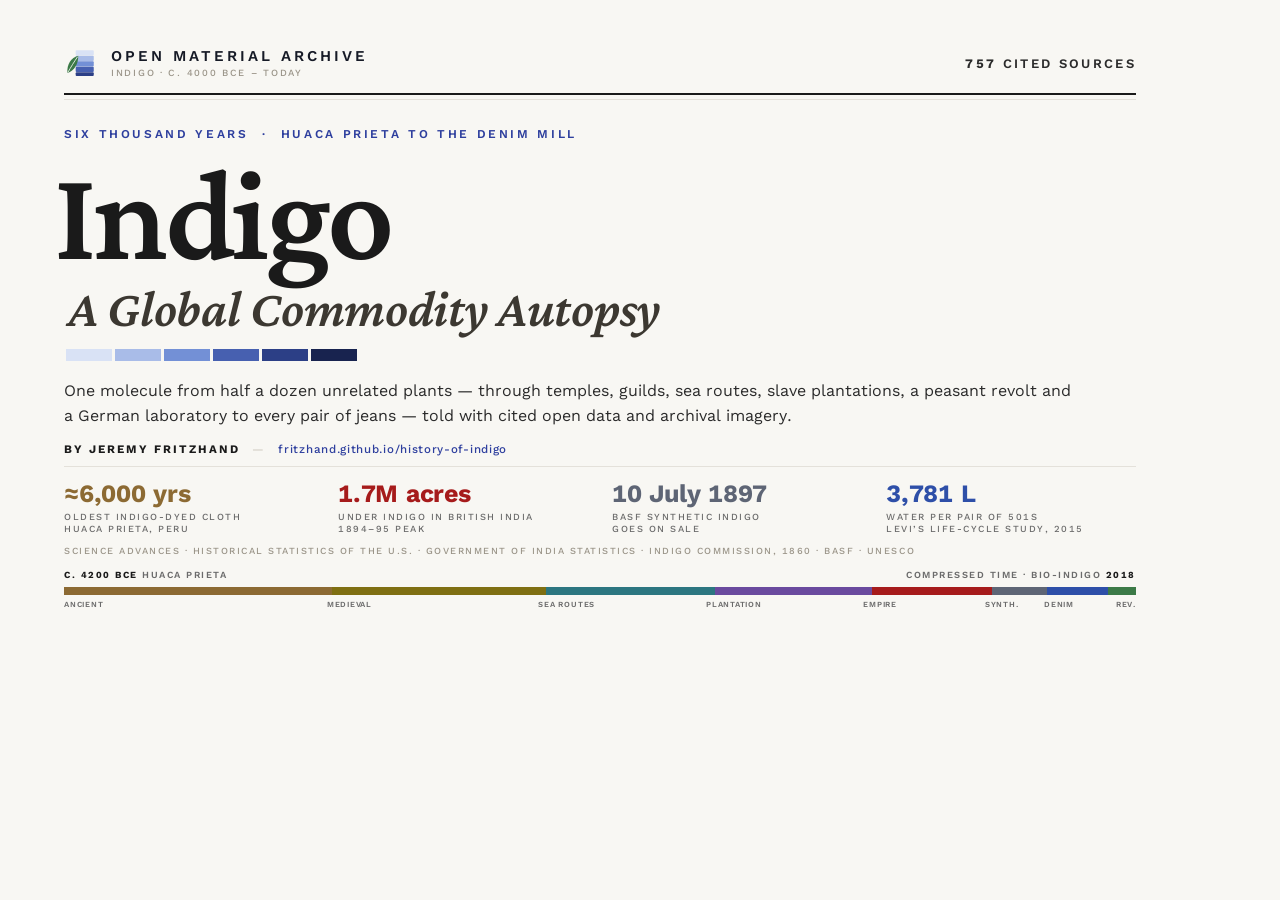
==== tools/og-card.html @ 317fbe76 "feat: the indigo study — research pass, cited data layer and full page Five research slices (ancient" ====
<!DOCTYPE html>
<!--
  Source for assets/og-image.png — the 1200x630 Open Graph share card.

  Regenerate after editing:
    node tools/render-card.mjs
  which renders this file at 2x and downsamples to exactly 1200x630, the size
  index.html declares in og:image:width / og:image:height.

  Keep it self-contained: only the Google Fonts link may be remote, because the
  renderer has no other network affordance and a missing asset would ship as a
  hole in every unfurl.
-->
<html lang="en">
<head>
<meta charset="UTF-8" />
<title>Indigo — Open Material Archive</title>
<link rel="preconnect" href="https://fonts.googleapis.com" />
<link rel="preconnect" href="https://fonts.gstatic.com" crossorigin />
<link href="https://fonts.googleapis.com/css2?family=Crimson+Pro:ital,wght@0,400;0,500;0,600;0,700;1,400;1,600&family=Work+Sans:ital,wght@0,400;0,500;0,600;0,700;1,400&display=swap" rel="stylesheet" />
<style>
  *, *::before, *::after { box-sizing: border-box; margin: 0; padding: 0; }
  html, body { width: 1200px; height: 630px; overflow: hidden; }
  body {
    background: #F8F7F3; color: #161A26;
    font-family: 'Work Sans', system-ui, -apple-system, 'Segoe UI', sans-serif;
    -webkit-font-smoothing: antialiased;
    font-variant-numeric: tabular-nums; font-feature-settings: 'tnum' 1;
  }
  /* One tracking scale, in em, instead of nine hand-nudged px values. */
  .t1 { letter-spacing: .16em } .t2 { letter-spacing: .18em }
  .t3 { letter-spacing: .20em } .t4 { letter-spacing: .22em }

  .card { width: 1200px; height: 630px; padding: 46px 64px 44px; display: flex; flex-direction: column; }
  .card > * { flex: 0 0 auto; }

  .masthead { display: flex; align-items: center; justify-content: space-between; }
  .imprint { display: flex; align-items: center; gap: 13px; }
  .mark { width: 34px; height: 34px; flex-shrink: 0; display: block; }
  .imprint-text { display: flex; flex-direction: column; gap: 4px; }
  .imprint-name { font-size: 15px; font-weight: 600; text-transform: uppercase; line-height: 1; }
  .imprint-sub  { font-size: 9.5px; font-weight: 500; text-transform: uppercase; color: #9A9488; line-height: 1; }
  /* One line, large enough to survive a 300px unfurl. */
  .provenance { font-size: 13px; font-weight: 600; text-transform: uppercase; color: #2B2B2B; line-height: 1; }
  .provenance b { font-weight: 700; }

  .rules { margin-top: 13px; }
  .rule-heavy { height: 2px; background: #1A1A1A; }
  .rule-hair  { height: 1px; background: #E4E1DA; margin-top: 4px; }

  .head { margin-top: 28px; }
  .kicker { font-size: 12px; font-weight: 600; text-transform: uppercase; color: #2E3F9E; line-height: 1; }
  /* Optical alignment: the D's stem sits inside its side bearing, so the
     glyph has to hang left to meet the rule. Same for the italic A below. */
  h1 {
    margin-top: 15px; margin-left: -10px;
    font-family: 'Crimson Pro', Georgia, 'Times New Roman', serif;
    font-size: 132px; font-weight: 600; line-height: .9;
    letter-spacing: -.024em; color: #1A1A1A;
  }
  .deck {
    margin-top: 8px; margin-left: 4px;
    font-family: 'Crimson Pro', Georgia, 'Times New Roman', serif;
    font-size: 52px; font-weight: 600; font-style: italic;
    line-height: 1.02; letter-spacing: -.006em; color: #3C3831;
  }

  .standfirst { margin-top: 18px; max-width: 1010px; font-size: 16px; line-height: 1.55; color: #2B2B2B; }

  .byline {
    margin-top: 16px; display: flex; align-items: baseline; gap: 12px;
    font-size: 11.5px; text-transform: uppercase; color: #6B6B6B; line-height: 1;
  }
  .byline .name { font-weight: 700; color: #1A1A1A; }
  .byline .sep { color: #C9C4B8; }
  .byline .url { color: #2E3F9E; font-weight: 500; text-transform: none; letter-spacing: .06em; }

  .spacer { flex: 1 1 auto !important; min-height: 10px; }

  .foot-rule { height: 1px; background: #E4E1DA; }
  /* A grid, so the rail survives a label rewrite. */
  .figures { display: grid; grid-template-columns: repeat(4, 1fr); gap: 24px; margin-top: 14px; }
  .fig-item  { min-width: 0; }
  .fig-num   { font-size: 25px; font-weight: 700; line-height: 1; letter-spacing: -.01em; white-space: nowrap; }
  /* A fixed two-line box so the four labels share a baseline whatever they say. */
  .fig-label { margin-top: 5px; min-height: 24px; font-size: 9.4px; font-weight: 500; text-transform: uppercase; color: #6B6B6B; line-height: 1.25; }
  .fig-origins .fig-num { color: #8C6A33; }
  .fig-empire  .fig-num { color: #A61B1B; }
  .fig-synth   .fig-num { color: #5E6575; }
  .fig-denim   .fig-num { color: #2E4FA8; }
  /* The dip strip beside the title: the page's thesis in one picture. */
  .dips { display: flex; gap: 3px; margin: 14px 0 0 2px; }
  .dips span { width: 46px; height: 12px; }
  /* A card that boasts of 146 institutions should name a few. */
  .sources { margin-top: 11px; font-size: 9.4px; font-weight: 500; text-transform: uppercase; color: #9A9488; line-height: 1; }

  /* Endpoints read as a range above the ribbon; the names below are the key. */
  .era-span { display: flex; justify-content: space-between; align-items: baseline;
              margin-top: 15px; font-size: 9.4px; font-weight: 600;
              text-transform: uppercase; color: #6B6B6B; line-height: 1; }
  .era-span b { color: #1A1A1A; font-weight: 700; }
  .era-bar { display: flex; height: 8px; width: 100%; margin-top: 7px; }
  .era-bar span { display: block; height: 100%; }
  /* Names turn the ribbon from a stripe into a key. */
  .era-names { display: flex; width: 100%; margin-top: 6px; }
  .era-names span {
    font-size: 7.8px; font-weight: 600; text-transform: uppercase;
    /* The two narrowest eras get ~68px of box, so the names row runs tighter
       than the rest of the card's tracking scale rather than colliding. */
    letter-spacing: .10em !important;
    color: #6B6B6B; line-height: 1; white-space: nowrap;
    /* Without min-width:0 a flex item will not shrink below its nowrap text,
       so the narrow eras ran into each other instead of clipping. */
    min-width: 0; overflow: hidden; text-overflow: clip; padding-right: 7px;
  }
  .era-names span:last-child { padding-right: 0; text-align: right; }
</style>
</head>
<body>
  <div class="card">

    <header class="masthead">
      <div class="imprint">
        <!-- Site mark: a cloth dipped five times, each band a shade deeper,
             and the leaf the blue came from. -->
        <svg class="mark" viewBox="0 0 32 32" fill="none" xmlns="http://www.w3.org/2000/svg" aria-hidden="true">
          <rect x="11" y="4"    width="17" height="4.8" rx=".8" fill="#D9E2F5"/>
          <rect x="11" y="9.2"  width="17" height="4.8" rx=".8" fill="#A9BCE8"/>
          <rect x="11" y="14.4" width="17" height="4.8" rx=".8" fill="#7390D6"/>
          <rect x="11" y="19.6" width="17" height="4.8" rx=".8" fill="#4760B0"/>
          <rect x="11" y="24.8" width="17" height="3.4" rx=".8" fill="#2C3F86"/>
          <path d="M3.2 25.5 C 2.6 17, 6.6 11.2, 13.4 9.2 C 13.6 16.8, 9.8 23.4, 3.2 25.5 Z" fill="#3C7A47"/>
          <path d="M3.8 24.6 C 6.6 19.6, 9.2 15.4, 12.6 10.4" stroke="#F8F7F3" stroke-width=".8" fill="none" stroke-linecap="round"/>
        </svg>
        <div class="imprint-text">
          <div class="imprint-name t3">Open Material Archive</div>
          <div class="imprint-sub t2">Indigo &middot; c. 4000 BCE &ndash; today</div>
        </div>
      </div>
      <div class="provenance t2"><b>757</b> Cited Sources</div>
    </header>

    <div class="rules">
      <div class="rule-heavy"></div>
      <div class="rule-hair"></div>
    </div>

    <div class="head">
      <div class="kicker t4">Six Thousand Years &nbsp;&middot;&nbsp; Huaca Prieta to the Denim Mill</div>
      <h1>Indigo</h1>
      <div class="deck">A Global Commodity Autopsy</div>
      <div class="dips"><span style="background:#D9E2F5"></span><span style="background:#A9BCE8"></span><span style="background:#7390D6"></span><span style="background:#4760B0"></span><span style="background:#2C3F86"></span><span style="background:#18234F"></span></div>
    </div>

    <p class="standfirst">
      One molecule from half a dozen unrelated plants &mdash; through temples, guilds, sea routes, slave plantations,
      a peasant revolt and a German laboratory to every pair of jeans &mdash; told with cited open data and archival imagery.
    </p>

    <div class="byline t2">
      <span class="name">By Jeremy Fritzhand</span>
      <span class="sep">&mdash;</span>
      <span class="url">fritzhand.github.io/history-of-indigo</span>
    </div>

    <div class="spacer"></div>

    <div class="foot-rule"></div>

    <div class="figures">
      <div class="fig-item fig-origins">
        <div class="fig-num">&asymp;6,000 yrs</div>
        <div class="fig-label t1">Oldest indigo-dyed cloth<br />Huaca Prieta, Peru</div>
      </div>
      <div class="fig-item fig-empire">
        <div class="fig-num">1.7M acres</div>
        <div class="fig-label t1">Under indigo in British India<br />1894&ndash;95 peak</div>
      </div>
      <div class="fig-item fig-synth">
        <div class="fig-num">10 July 1897</div>
        <div class="fig-label t1">BASF synthetic indigo<br />goes on sale</div>
      </div>
      <div class="fig-item fig-denim">
        <div class="fig-num">3,781 L</div>
        <div class="fig-label t1">Water per pair of 501s<br />Levi&rsquo;s life-cycle study, 2015</div>
      </div>
    </div>

    <div class="sources t1">
      Science Advances &middot; Historical Statistics of the U.S. &middot; Government of India statistics &middot; Indigo Commission, 1860 &middot; BASF &middot; UNESCO
    </div>

    <div class="era-span t1"><span><b>c. 4200 BCE</b> Huaca Prieta</span><span>compressed time &middot; bio-indigo <b>2018</b></span></div>

    <!-- Segments are each era's share of the site's compressed time axis
         (meta.timeKnots), not of elapsed years. -->
    <div class="era-bar">
      <span style="flex:250;background:#8C6A33"></span>
      <span style="flex:200;background:#7F6F12"></span>
      <span style="flex:157;background:#2C7680"></span>
      <span style="flex:147;background:#6A4A9E"></span>
      <span style="flex:112;background:#A61B1B"></span>
      <span style="flex:51;background:#5E6575"></span>
      <span style="flex:57;background:#2E4FA8"></span>
      <span style="flex:26;background:#3C7A47"></span>
    </div>
    <div class="era-names t1">
      <span style="flex:250">Ancient</span>
      <span style="flex:200">Medieval</span>
      <span style="flex:157">Sea Routes</span>
      <span style="flex:147">Plantation</span>
      <span style="flex:112">Empire</span>
      <span style="flex:51">Synth.</span>
      <span style="flex:57">Denim</span>
      <span style="flex:26">Rev.</span>
    </div>

  </div>
</body>
</html>
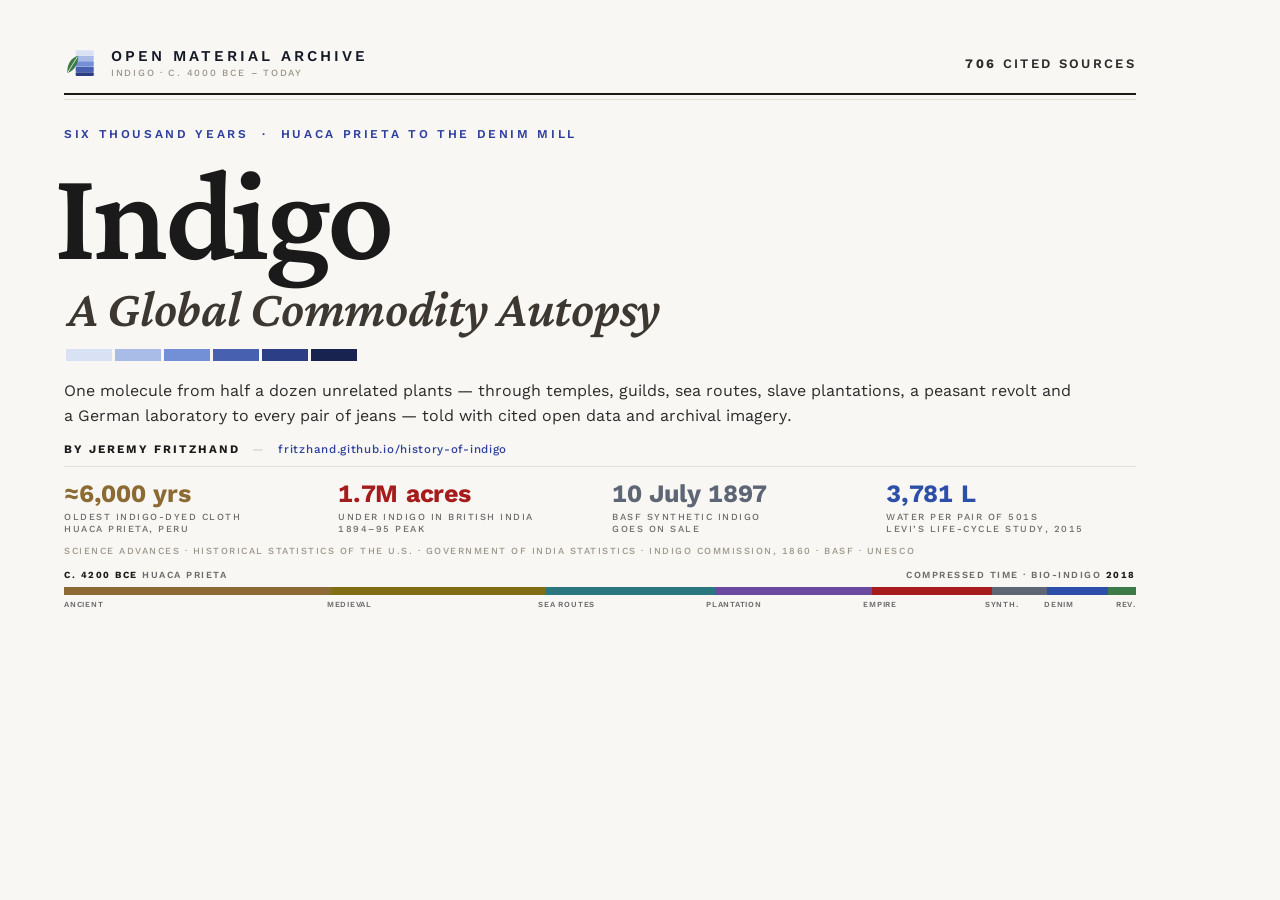
==== commit 69363ac5: "media: fifty rights-cleared images, mirrored, credited and placed The picture pass (research/media.j" ====
--- a/tools/og-card.html
+++ b/tools/og-card.html
@@ -137,7 +137,7 @@
           <div class="imprint-sub t2">Indigo &middot; c. 4000 BCE &ndash; today</div>
         </div>
       </div>
-      <div class="provenance t2"><b>757</b> Cited Sources</div>
+      <div class="provenance t2"><b>706</b> Cited Sources</div>
     </header>
 
     <div class="rules">
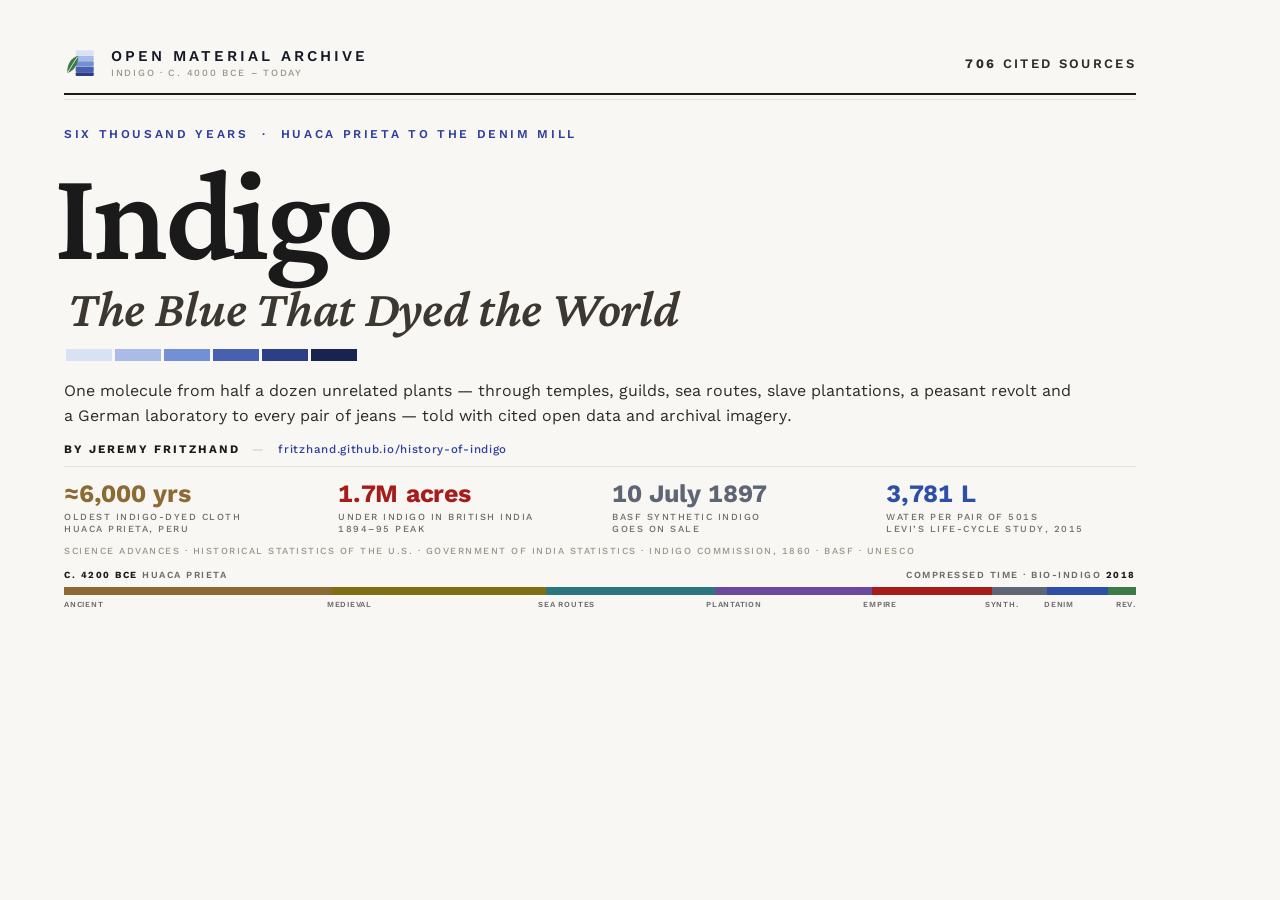
==== commit 7ff2ede9: "rename: Indigo: The Blue That Dyed the World Retire the 'autopsy' framing inherited from the sister " ====
--- a/tools/og-card.html
+++ b/tools/og-card.html
@@ -148,7 +148,7 @@
     <div class="head">
       <div class="kicker t4">Six Thousand Years &nbsp;&middot;&nbsp; Huaca Prieta to the Denim Mill</div>
       <h1>Indigo</h1>
-      <div class="deck">A Global Commodity Autopsy</div>
+      <div class="deck">The Blue That Dyed the World</div>
       <div class="dips"><span style="background:#D9E2F5"></span><span style="background:#A9BCE8"></span><span style="background:#7390D6"></span><span style="background:#4760B0"></span><span style="background:#2C3F86"></span><span style="background:#18234F"></span></div>
     </div>
 
